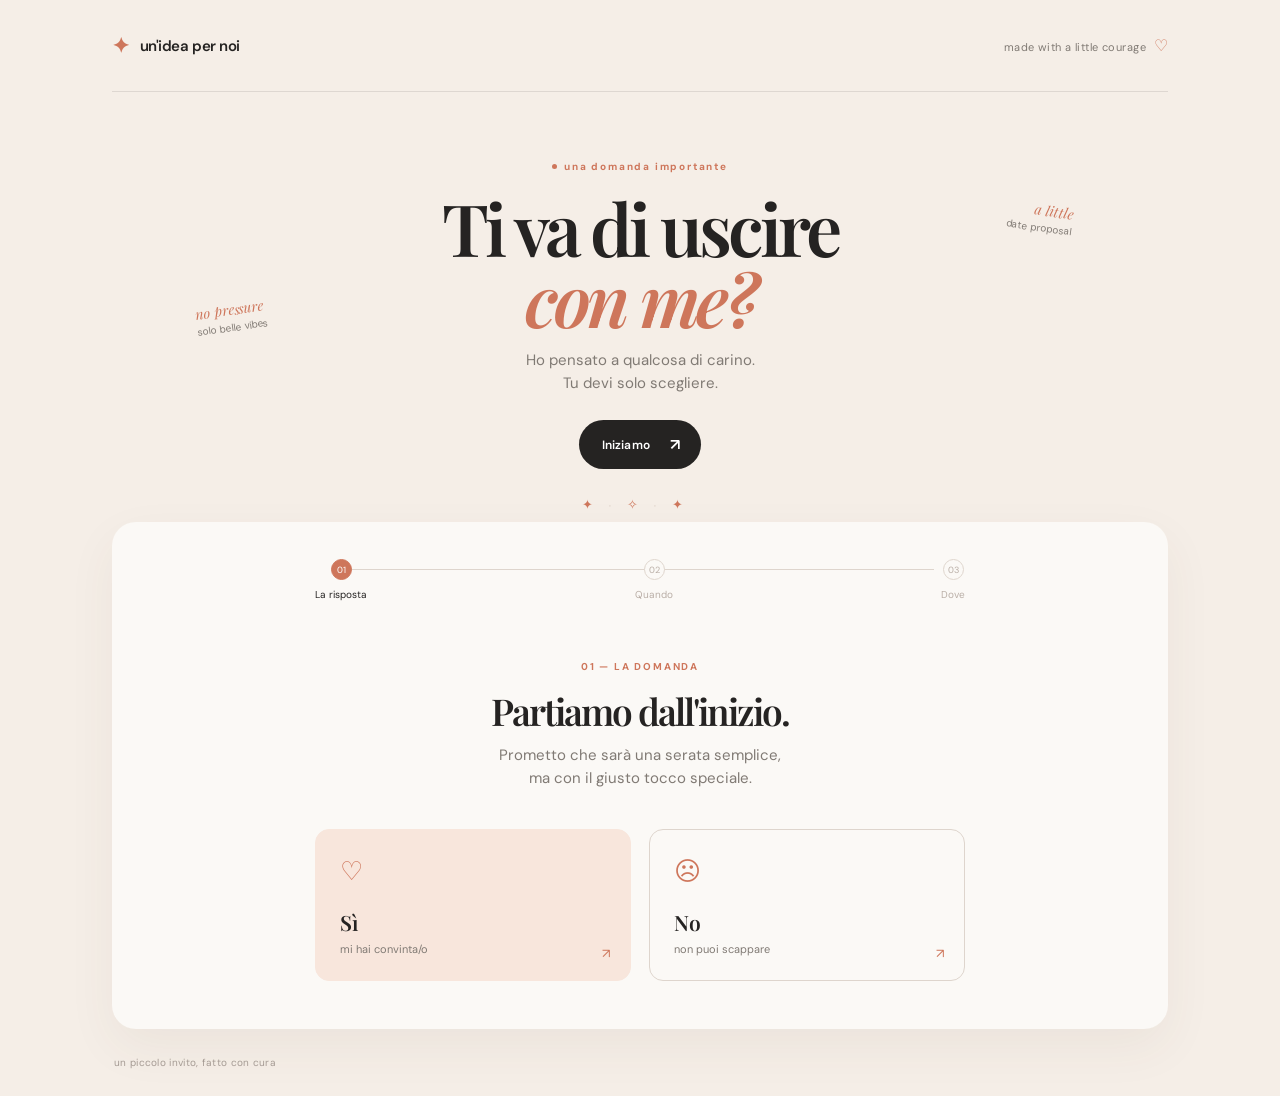
==== index.html @ d5026be1 "s" ====
<!doctype html>
<html lang="it">
  <head>
    <meta charset="UTF-8" />
    <meta name="viewport" content="width=device-width, initial-scale=1.0" />
    <meta name="theme-color" content="#f5eee7" />
    <title>Un'idea per noi</title>
    <link rel="preconnect" href="https://fonts.googleapis.com" />
    <link rel="preconnect" href="https://fonts.gstatic.com" crossorigin />
    <link href="https://fonts.googleapis.com/css2?family=DM+Sans:wght@400;500;600;700&family=Playfair+Display:wght@500;600;700&display=swap" rel="stylesheet" />
    <link rel="stylesheet" href="style.css" />
  </head>
  <body>
    <main class="page-shell">
      <header class="topbar">
        <a class="brand" href="#" aria-label="Torna all'inizio">
          <span class="brand-mark">✦</span>
          <span>un'idea per noi</span>
        </a>
        <span class="top-note">made with a little courage <span>♡</span></span>
      </header>

      <section class="intro" id="intro">
        <div class="eyebrow"><span class="eyebrow-dot"></span> una domanda importante</div>
        <h1>Ti va di uscire<br /><em>con me?</em></h1>
        <p class="intro-copy">Ho pensato a qualcosa di carino.<br />Tu devi solo scegliere.</p>
        <button class="primary-button start-button" data-go-to="step-1">
          Iniziamo <span class="button-arrow">↗</span>
        </button>
        <div class="floating-note note-left">no pressure<br /><span>solo belle vibes</span></div>
        <div class="floating-note note-right">a little<br /><span>date proposal</span></div>
        <div class="intro-sparkles" aria-hidden="true">✦<span>·</span>✧<span>·</span>✦</div>
      </section>

      <section class="steps-panel" aria-label="Crea il tuo appuntamento">
        <div class="progress-track">
          <div class="progress-line"><span id="progress-bar"></span></div>
          <div class="progress-step active" data-step-indicator="1"><span>01</span><small>La risposta</small></div>
          <div class="progress-step" data-step-indicator="2"><span>02</span><small>Quando</small></div>
          <div class="progress-step" data-step-indicator="3"><span>03</span><small>Dove</small></div>
        </div>

        <form id="date-form">
          <section class="form-step active" id="step-1" data-step="1">
            <div class="step-heading">
              <span class="step-kicker">01 — LA DOMANDA</span>
              <h2>Partiamo dall'inizio.</h2>
              <p>Prometto che sarà una serata semplice,<br />ma con il giusto tocco speciale.</p>
            </div>
            <div class="answer-grid">
              <button type="button" class="answer-card answer-yes" data-answer="Sì, volentieri!">
                <span class="answer-icon">♡</span>
                <strong>Sì</strong>
                <small>mi hai convinta/o</small>
                <span class="card-corner">↗</span>
              </button>
              <button type="button" class="answer-card answer-no" data-answer="No">
                <span class="answer-icon">☹</span>
                <strong>No</strong>
                <small>non puoi scappare</small>
                <span class="card-corner">↗</span>
              </button>
            </div>
          </section>

          <section class="yes-screen" id="yes-screen">
            <div class="yes-photo-frame">
              <img src="IMG_1129.jpeg" alt="Un ricordo speciale" />
              <span class="photo-star">✦</span>
            </div>
            <span class="step-kicker">LA RISPOSTA GIUSTA</span>
            <h2>Yess! ♡</h2>
            <p>Sapevo che avresti detto di sì.<br />Adesso scegliamo il nostro momento.</p>
            <button type="button" class="primary-button" id="continue-after-yes">Scegliamo quando <span>↗</span></button>
          </section>

          <section class="form-step" id="step-2" data-step="2">
            <div class="step-heading">
              <span class="step-kicker">02 — IL MOMENTO</span>
              <h2>Scegliamo il quando.</h2>
              <p>Un momento tutto nostro, senza fretta.</p>
            </div>
            <div class="choice-grid date-grid">
              <button type="button" class="choice-card" data-date="Venerdì 15 novembre">
                <span class="choice-day">VEN</span><strong>15</strong><span>NOV</span>
                <i>perfetto per iniziare</i>
              </button>
              <button type="button" class="choice-card" data-date="Sabato 16 novembre">
                <span class="choice-day">SAB</span><strong>16</strong><span>NOV</span>
                <i>weekend mood</i>
              </button>
              <button type="button" class="choice-card" data-date="Domenica 17 novembre">
                <span class="choice-day">DOM</span><strong>17</strong><span>NOV</span>
                <i>slow sunday</i>
              </button>
            </div>
            <label class="custom-date">Oppure scegli una data diversa
              <input type="date" id="custom-date" />
            </label>
            <div class="step-actions"><button type="button" class="text-button back-button">← indietro</button><button type="button" class="primary-button next-button" data-next="3">Avanti <span>↗</span></button></div>
          </section>

          <section class="form-step" id="step-3" data-step="3">
            <div class="step-heading">
              <span class="step-kicker">03 — IL POSTO</span>
              <h2>Ho qualche idea.</h2>
              <p>Tu scegli l'atmosfera che ti va di più.</p>
            </div>
            <div class="place-grid">
              <button type="button" class="place-card" data-place="Aperitivo e passeggiata"><span class="place-emoji">🍸</span><strong>Aperitivo<br />e passeggiata</strong><small>easy &amp; chic</small><span class="radio"></span></button>
              <button type="button" class="place-card" data-place="Cena in un posticino carino"><span class="place-emoji">🍝</span><strong>Cena in un<br />posticino carino</strong><small>good food, good mood</small><span class="radio"></span></button>
              <button type="button" class="place-card" data-place="Giro a Milano"><span class="place-emoji">🌆</span><strong>Giro<br />a Milano</strong><small>city lights &amp; good vibes</small><span class="radio"></span></button>
            </div>
            <div class="step-actions"><button type="button" class="text-button back-button">← indietro</button><button type="submit" class="primary-button">Conferma l'idea <span>↗</span></button></div>
          </section>
        </form>

        <section class="success-screen" id="success-screen">
          <div class="success-flower">✦</div>
          <span class="step-kicker">INVITO PRONTO</span>
          <h2>Allora è un appuntamento.</h2>
          <p>Non vedo l'ora di passare del tempo insieme.</p>
          <div class="summary-card">
            <span id="summary-answer">Sì, volentieri!</span>
            <strong id="summary-date">Sabato 16 novembre</strong>
            <span id="summary-place">Cena in un posticino carino</span>
          </div>
          <div class="success-actions">
            <button type="button" class="primary-button" id="whatsapp-button">Invia su WhatsApp <span>↗</span></button>
            <button type="button" class="text-button" id="restart-button">ricomincia</button>
          </div>
        </section>
      </section>

      <footer><span>un piccolo invito, fatto con cura</span></footer>
    </main>
    <div class="confetti" id="confetti" aria-hidden="true"></div>
    <script src="script.js"></script>
  </body>
</html>
---- style.css ----
:root{--ink:#252322;--muted:#807a74;--cream:#f5eee7;--paper:#fbf9f6;--peach:#eaa188;--peach-dark:#ce765b;--line:#ded5cd}
*{box-sizing:border-box}html{scroll-behavior:smooth}body{margin:0;background:var(--cream);color:var(--ink);font-family:"DM Sans",sans-serif;font-size:15px}.page-shell{max-width:1180px;margin:0 auto;padding:0 62px;min-height:100vh;position:relative}.topbar{height:92px;display:flex;align-items:center;justify-content:space-between;border-bottom:1px solid rgba(37,35,34,.11)}.brand{font-weight:600;letter-spacing:-.03em;display:flex;gap:10px;align-items:center;text-decoration:none;color:var(--ink)}.brand-mark{font-size:21px;color:var(--peach-dark)}.top-note{font-size:11px;color:var(--muted);letter-spacing:.04em}.top-note span{font-size:16px;color:var(--peach-dark);margin-left:4px}.intro{height:430px;text-align:center;padding-top:68px;position:relative}.eyebrow,.step-kicker{font-size:10px;letter-spacing:.18em;color:var(--peach-dark);font-weight:700}.eyebrow{display:flex;align-items:center;justify-content:center;gap:7px}.eyebrow-dot{width:5px;height:5px;border-radius:50%;background:var(--peach-dark)}h1,h2{font-family:"Playfair Display",serif;font-weight:600;letter-spacing:-.055em}h1{font-size:72px;line-height:.98;margin:19px 0 16px}h1 em{color:var(--peach-dark);font-style:italic}.intro-copy{line-height:1.55;color:var(--muted);margin:0 0 24px}.primary-button{background:var(--ink);border:0;color:white;border-radius:100px;padding:14px 21px 14px 23px;font:600 12px "DM Sans",sans-serif;letter-spacing:.01em;cursor:pointer;transition:transform .2s,background .2s}.primary-button:hover{background:#453d39;transform:translateY(-2px)}.primary-button span,.button-arrow{font-size:16px;margin-left:17px;vertical-align:-1px}.floating-note{position:absolute;text-align:left;font-family:"Playfair Display",serif;font-style:italic;color:var(--peach-dark);font-size:14px;line-height:1.15;transform:rotate(-8deg)}.floating-note span{font-family:"DM Sans",sans-serif;font-style:normal;font-size:10px;color:var(--muted)}.note-left{top:210px;left:8%}.note-right{top:110px;right:9%;text-align:right;transform:rotate(8deg)}.intro-sparkles{color:var(--peach-dark);letter-spacing:16px;font-size:13px;margin-top:27px}.intro-sparkles span{color:#c9b9ae;font-size:9px}.steps-panel{background:var(--paper);border-radius:24px;padding:37px 60px 48px;box-shadow:0 18px 50px rgba(89,63,49,.06);min-height:450px}.progress-track{display:flex;align-items:flex-start;max-width:650px;margin:0 auto 54px;position:relative;justify-content:space-between}.progress-line{height:1px;background:var(--line);position:absolute;top:10px;left:31px;right:31px;z-index:0}.progress-line span{display:block;width:0;height:100%;background:var(--peach-dark);transition:width .5s}.progress-step{z-index:1;display:flex;flex-direction:column;align-items:center;gap:8px;color:#b9aea6;font-size:10px}.progress-step span{width:21px;height:21px;border-radius:50%;border:1px solid var(--line);background:var(--paper);display:grid;place-items:center;font-size:9px}.progress-step small{font-size:10px}.progress-step.active{color:var(--ink)}.progress-step.active span{border-color:var(--peach-dark);background:var(--peach-dark);color:#fff}.form-step{display:none;animation:fadeIn .45s ease}.form-step.active{display:block}.step-heading{text-align:center}.step-heading h2{font-size:37px;margin:11px 0 9px}.step-heading p{color:var(--muted);line-height:1.55;margin:0}.answer-grid{display:grid;grid-template-columns:repeat(2,1fr);gap:18px;max-width:650px;margin:38px auto 0}.answer-card,.choice-card,.place-card{font-family:inherit;text-align:left;border:1px solid var(--line);background:transparent;cursor:pointer;transition:.25s;color:var(--ink)}.answer-card{border-radius:14px;padding:24px;position:relative}.answer-card:hover,.answer-card.selected{border-color:var(--peach-dark);background:#fffaf6;transform:translateY(-3px)}.answer-yes{background:#f8e6dc;border-color:#f8e6dc}.answer-icon{display:block;font-size:26px;color:var(--peach-dark);margin-bottom:20px}.answer-card strong{display:block;font-family:"Playfair Display",serif;font-size:21px;font-weight:600}.answer-card small,.place-card small{display:block;color:var(--muted);font-size:11px;margin-top:6px}.card-corner{position:absolute;right:20px;bottom:18px;color:var(--peach-dark)}.answer-no{position:relative;transition:transform .12s cubic-bezier(.2,.8,.2,1)}.yes-screen{display:none;text-align:center;animation:fadeIn .45s ease}.yes-screen.visible{display:block}.yes-screen h2{font-size:50px;color:var(--peach-dark);margin:12px 0 8px}.yes-screen p{color:var(--muted);line-height:1.55;margin:0 0 22px}.yes-photo-frame{width:128px;height:128px;border-radius:50%;padding:5px;background:#f8e6dc;margin:0 auto 19px;position:relative;transform:rotate(-4deg)}.yes-photo-frame img{width:100%;height:100%;object-fit:cover;border-radius:50%;display:block}.photo-star{position:absolute;right:-18px;top:3px;color:var(--peach-dark);font-size:22px;transform:rotate(15deg)}.choice-grid{display:grid;grid-template-columns:repeat(3,1fr);gap:12px;max-width:720px;margin:35px auto 20px}.choice-card{border-radius:12px;padding:17px;display:grid;grid-template-columns:1fr auto;align-items:end;position:relative}.choice-card:hover,.choice-card.selected{border-color:var(--peach-dark);background:#fff5ee}.choice-card span:not(.choice-day){font-size:11px;color:var(--muted);grid-column:1}.choice-card .choice-day{font-size:10px;letter-spacing:.1em;color:var(--peach-dark);font-weight:700;grid-column:1 / -1}.choice-card strong{font:600 36px "Playfair Display",serif;line-height:1;margin:7px 0 3px}.choice-card i{font-size:9px;color:var(--muted);font-style:normal;grid-column:1 / -1;margin-top:13px}.custom-date{display:block;text-align:center;color:var(--muted);font-size:11px}.custom-date input{margin-left:8px;border:0;border-bottom:1px solid var(--peach-dark);background:transparent;color:var(--ink);font:inherit;padding:5px}.place-grid{display:grid;grid-template-columns:repeat(3,1fr);gap:12px;max-width:800px;margin:34px auto}.place-card{border-radius:13px;padding:20px;position:relative}.place-card:hover,.place-card.selected{border-color:var(--peach-dark);background:#fff5ee}.place-emoji{font-size:26px;display:block;margin-bottom:19px}.place-card strong{font:600 18px/1.05 "Playfair Display",serif}.radio{position:absolute;top:17px;right:17px;width:13px;height:13px;border:1px solid var(--line);border-radius:50%}.selected .radio{border:4px solid var(--peach-dark)}.step-actions{display:flex;align-items:center;justify-content:center;gap:30px;margin-top:24px}.text-button{border:0;background:transparent;color:var(--muted);font:500 11px "DM Sans",sans-serif;cursor:pointer;padding:10px}.text-button:hover{color:var(--ink)}.success-screen{display:none;text-align:center}.success-screen.visible{display:block;animation:fadeIn .5s ease}.success-flower{font-size:30px;color:var(--peach-dark);margin-bottom:10px}.success-screen h2{font-size:42px;margin:12px 0 9px}.success-screen p{color:var(--muted);margin-top:0}.summary-card{max-width:330px;margin:27px auto 25px;padding:20px;border:1px solid var(--line);border-radius:13px;display:flex;flex-direction:column;gap:8px;background:#fffaf6}.summary-card span{font-size:11px;color:var(--muted)}.summary-card strong{font:600 22px "Playfair Display",serif}.success-actions{display:flex;justify-content:center;align-items:center;gap:20px}footer{display:flex;justify-content:space-between;padding:27px 2px;color:#a49a93;font-size:10px;letter-spacing:.03em}.confetti{position:fixed;inset:0;pointer-events:none;overflow:hidden}.confetti i{position:absolute;width:7px;height:13px;background:var(--peach);animation:fall 1.8s ease-out forwards}@keyframes fadeIn{from{opacity:0;transform:translateY(8px)}to{opacity:1;transform:none}}@keyframes fall{0%{transform:translateY(-10vh) rotate(0)}100%{transform:translateY(110vh) rotate(600deg);opacity:0}}@media(max-width:700px){.page-shell{padding:0 20px}.topbar{height:72px}.top-note{display:none}.intro{height:390px;padding-top:60px}h1{font-size:53px}.floating-note{display:none}.steps-panel{padding:28px 20px 35px;border-radius:18px}.progress-track{margin-bottom:43px}.answer-grid,.choice-grid,.place-grid{grid-template-columns:1fr}.answer-grid{margin-top:28px}.choice-card{grid-template-columns:1fr auto}.place-card{min-height:122px}.step-heading h2{font-size:32px}.custom-date input{display:block;margin:10px auto}.success-screen h2{font-size:35px}footer{padding-bottom:20px}}
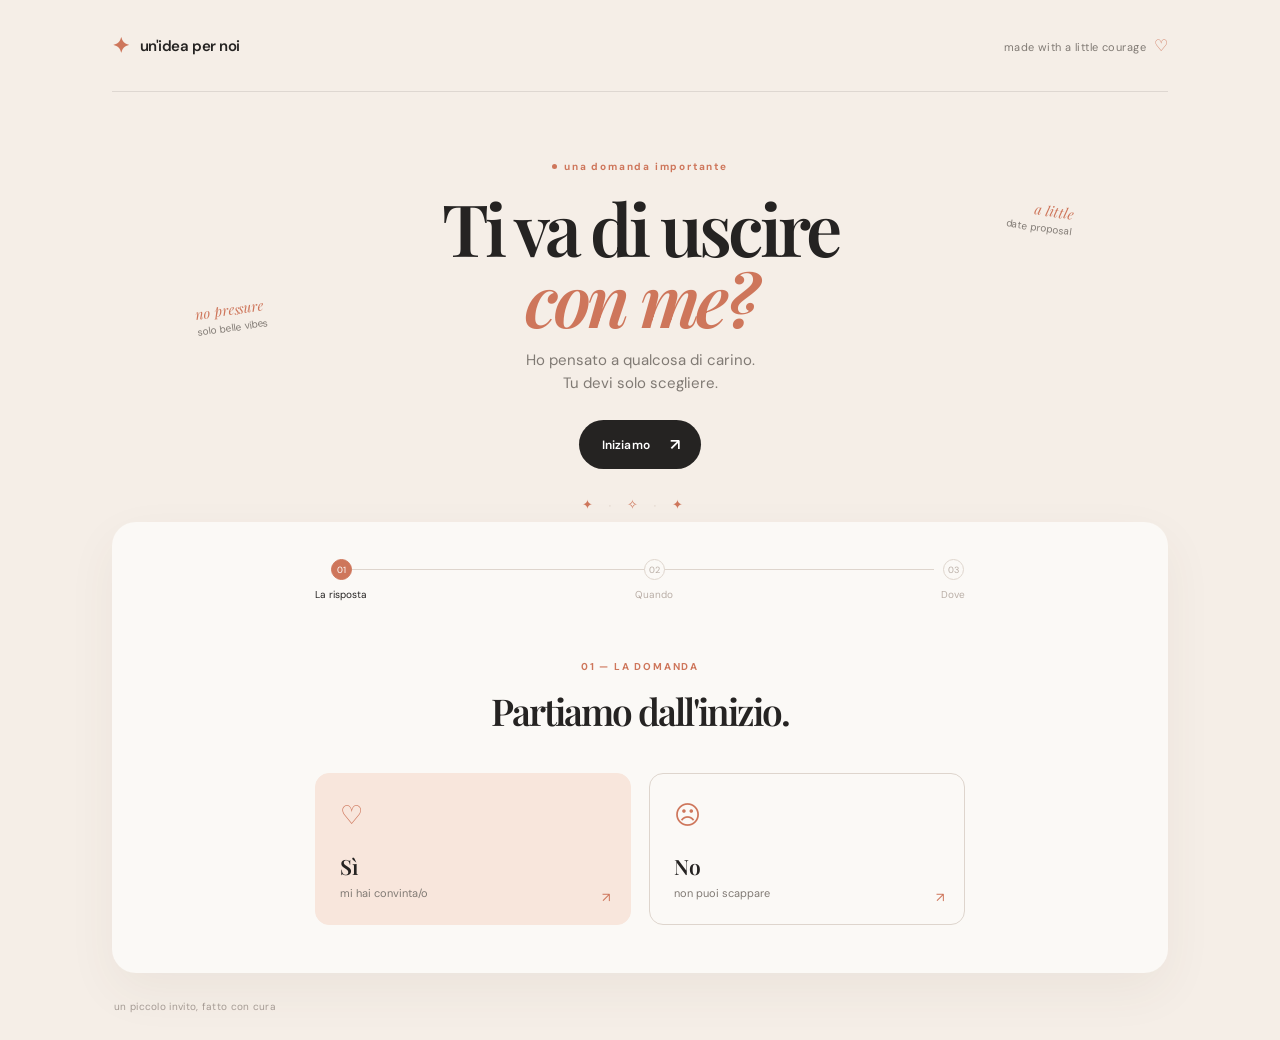
==== commit 4a10506e: "test" ====
--- a/index.html
+++ b/index.html
@@ -45,7 +45,7 @@
             <div class="step-heading">
               <span class="step-kicker">01 — LA DOMANDA</span>
               <h2>Partiamo dall'inizio.</h2>
-              <p>Prometto che sarà una serata semplice,<br />ma con il giusto tocco speciale.</p>
+           
             </div>
             <div class="answer-grid">
               <button type="button" class="answer-card answer-yes" data-answer="Sì, volentieri!">
@@ -119,7 +119,6 @@
           <div class="success-flower">✦</div>
           <span class="step-kicker">INVITO PRONTO</span>
           <h2>Allora è un appuntamento.</h2>
-          <p>Non vedo l'ora di passare del tempo insieme.</p>
           <div class="summary-card">
             <span id="summary-answer">Sì, volentieri!</span>
             <strong id="summary-date">Sabato 16 novembre</strong>
